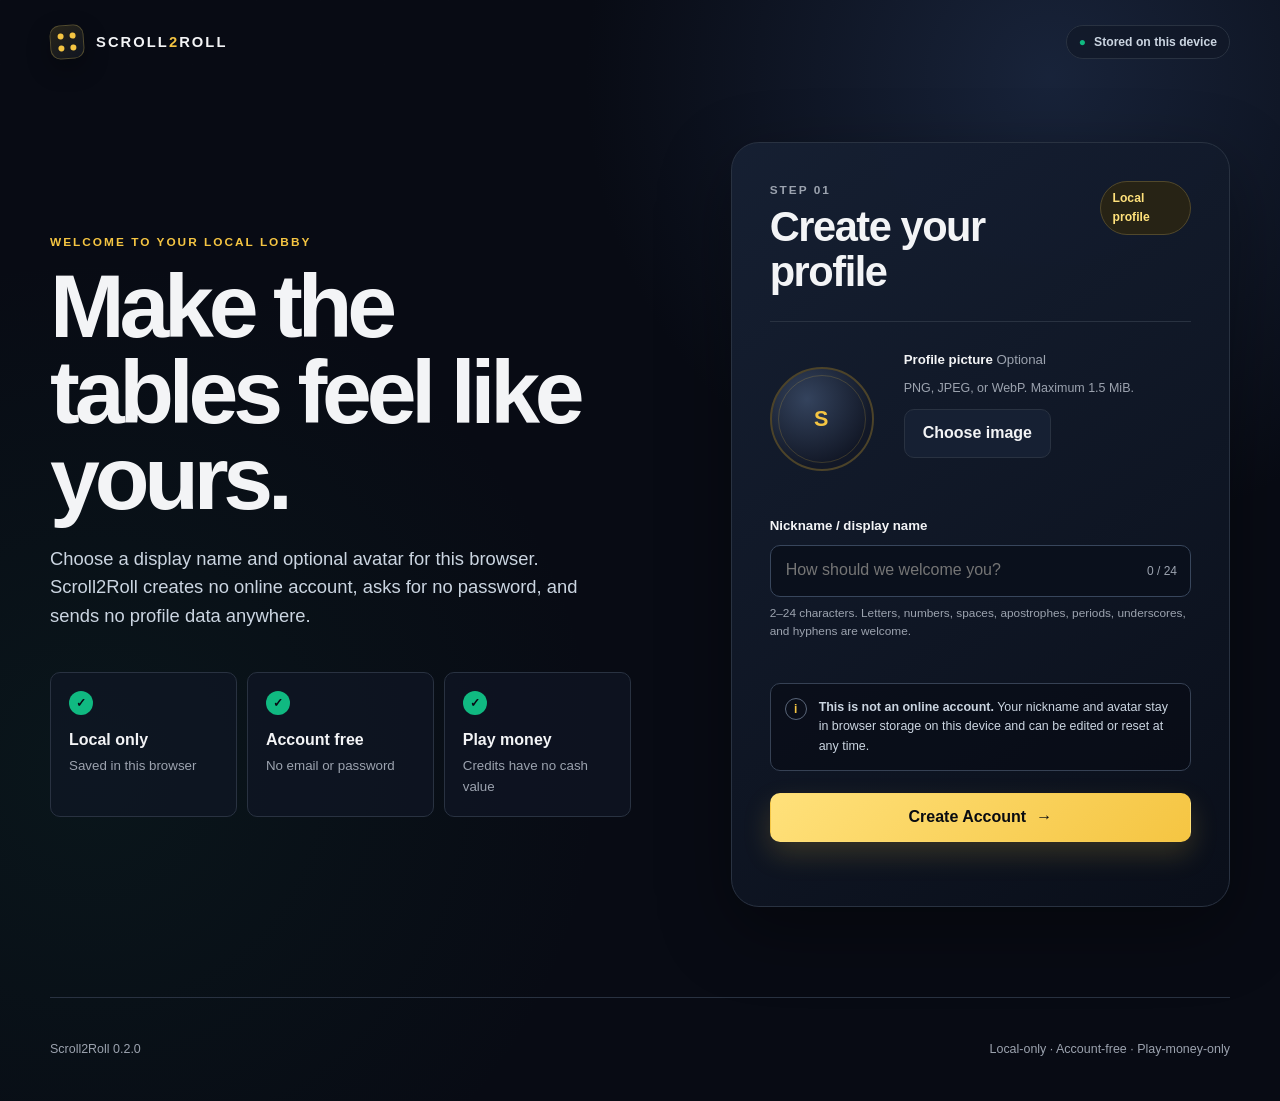
==== website/download.html @ 75ccdb90 "Redesign static website experience" ====
<!doctype html>
<html lang="en" data-page="download">
<head>
  <meta charset="utf-8">
  <meta name="viewport" content="width=device-width, initial-scale=1">
  <meta name="description" content="Download the verified local unsigned Scroll2Roll 0.2.0 Windows x64 archive and review its SHA-256, requirements, and installation steps.">
  <meta name="color-scheme" content="dark">
  <title>Download 0.2.0 for Windows | Scroll2Roll</title>
  <link rel="stylesheet" href="styles.css">
  <script src="app.js" defer></script>
</head>
<body>
  <a class="skip-link" href="#main-content">Skip to download</a>
  <header class="app-header">
    <div class="app-header-inner shell">
      <a class="brand" href="play.html" aria-label="Scroll2Roll Play"><span class="brand-mark" aria-hidden="true"><i></i><i></i></span><span>SCROLL<span>2</span>ROLL</span></a>
      <nav class="primary-nav" aria-label="Primary navigation"><a href="play.html">Play</a><a href="download.html" aria-current="page">Download</a></nav>
      <div class="header-profile">
        <div class="avatar-preview header-avatar" data-profile-avatar><img alt="Your profile picture" hidden><span aria-hidden="true">S2</span></div>
        <div><div class="profile-name" data-profile-name>Player</div><a class="profile-link" href="index.html?edit=1">Edit profile</a></div>
        <button class="reset-header" type="button" data-reset-profile aria-label="Reset local profile">Reset</button>
      </div>
    </div>
  </header>

  <main id="main-content" class="download-main shell">
    <section class="download-hero" aria-labelledby="download-title">
      <div>
        <p class="eyebrow">Verified local acceptance package</p>
        <h1 id="download-title">Scroll2Roll for Windows x64.</h1>
        <p class="download-summary">Download the complete native six-game casino. It runs locally, uses play credits with no monetary value, and requires no account or internet connection after download.</p>
        <div class="hero-actions"><span class="platform-badge">Windows x64</span><span class="platform-badge">Version 0.2.0</span><span class="platform-badge">Unsigned build</span></div>
      </div>

      <aside class="package-card" aria-labelledby="package-title">
        <div class="package-icon" aria-hidden="true">↓</div>
        <p class="eyebrow">Portable archive</p>
        <h2 id="package-title">Scroll2Roll 0.2.0</h2>
        <dl>
          <dt>Archive</dt><dd>Scroll2Roll-0.2.0-windows-x64.zip</dd>
          <dt>Size</dt><dd>1,733,465 bytes (1.65 MiB)</dd>
          <dt>Platform</dt><dd>Windows x64</dd>
          <dt>Signing</dt><dd>Local unsigned build</dd>
        </dl>
        <a class="button button-primary button-full" href="downloads/Scroll2Roll-0.2.0-windows-x64.zip" download>Download verified ZIP</a>
        <small>The archive is staged from the existing verified package. No public release or trusted signature is claimed.</small>
      </aside>
    </section>

    <div class="download-sections">
      <section class="info-section" aria-labelledby="verify-title">
        <p class="eyebrow">Integrity</p><h2 id="verify-title">Verify before you run it.</h2>
        <p>Compare the downloaded archive with this SHA-256 value:</p>
        <div class="hash-box"><code>901ad7600017eb227a7ddb755b56d65490cb978797228a6c3eba60e2089cda4b</code></div>
        <p>PowerShell: <code>Get-FileHash .\Scroll2Roll-0.2.0-windows-x64.zip -Algorithm SHA256</code></p>
      </section>

      <section id="installation" class="info-section" aria-labelledby="install-title">
        <p class="eyebrow">Installation</p><h2 id="install-title">From ZIP to lobby in four steps.</h2>
        <ol class="steps">
          <li>Download <strong>Scroll2Roll-0.2.0-windows-x64.zip</strong>.</li>
          <li>Verify the archive SHA-256 against the value above.</li>
          <li>Extract the complete ZIP to a writable local folder. Do not run the executable from inside the archive.</li>
          <li>Open the extracted folder and run <strong>Scroll2Roll.exe</strong>.</li>
        </ol>
      </section>

      <section class="info-section" aria-labelledby="requirements-title">
        <p class="eyebrow">System requirements</p><h2 id="requirements-title">Built for a modern Windows PC.</h2>
        <div class="requirements-grid">
          <div class="requirement"><strong>Operating system</strong><span>Windows 10 or newer, 64-bit</span></div>
          <div class="requirement"><strong>Graphics</strong><span>Driver with OpenGL 3.3 support</span></div>
          <div class="requirement"><strong>Controls</strong><span>Keyboard or mouse</span></div>
          <div class="requirement"><strong>Connection</strong><span>No internet required after download</span></div>
        </div>
      </section>

      <section class="info-section" aria-labelledby="unsigned-title">
        <p class="eyebrow">Unsigned-build disclosure</p><h2 id="unsigned-title">An unknown-publisher warning is expected.</h2>
        <div class="warning-box"><strong>Scroll2Roll 0.2.0 is not code signed.</strong><p>Windows may show an unknown-publisher or SmartScreen warning. This site does not claim a trusted certificate. Verify the SHA-256 and the included <code>SHA256SUMS.txt</code> before running the application.</p></div>
      </section>

      <section id="troubleshooting" class="info-section" aria-labelledby="troubleshooting-title">
        <p class="eyebrow">Troubleshooting</p><h2 id="troubleshooting-title">Quick fixes for common setup issues.</h2>
        <div class="troubleshooting-list">
          <details><summary>The application does not start</summary><p>Extract the complete ZIP to a writable local folder and run <code>Scroll2Roll.exe</code> from that folder, not from inside the ZIP.</p></details>
          <details><summary>Windows shows an unknown publisher</summary><p>This is expected for the unsigned 0.2.0 build. Verify the archive and included file hashes before choosing whether to run it.</p></details>
          <details><summary>Audio is unavailable</summary><p>The game continues silently if Windows cannot open an audio device. Audio can be disabled or adjusted in the native Settings screen.</p></details>
          <details><summary>I need to reset game settings</summary><p>Close Scroll2Roll, then remove <code>%LOCALAPPDATA%\Scroll2Roll\settings.s2r</code>. This resets only native local settings and play-credit progress.</p></details>
        </div>
      </section>

      <section class="info-section" aria-labelledby="privacy-title">
        <p class="eyebrow">Local by design</p><h2 id="privacy-title">No cloud account. No real-money services.</h2>
        <p>Scroll2Roll has no deposits, withdrawals, purchases, cryptocurrency, payments, analytics, trackers, cloud saves, or multiplayer networking. Website profile data stays in this browser; native settings stay on the Windows device.</p>
      </section>
    </div>
  </main>

  <footer class="site-footer shell"><span>Scroll2Roll 0.2.0 · Windows x64</span><span>Local-only · Account-free · Play-money-only</span></footer>
</body>
</html>
---- website/styles.css ----
:root {
  color-scheme: dark;
  --bg: #080b14;
  --bg-deep: #05070d;
  --panel: #111827;
  --panel-soft: #162033;
  --panel-hover: #1a2740;
  --gold: #f5c542;
  --gold-soft: #ffe17b;
  --green: #10b981;
  --red: #ef4444;
  --text: #f3f4f6;
  --muted: #9ca3af;
  --muted-light: #cbd5e1;
  --border: #293241;
  --focus: #7dd3fc;
  --radius-sm: 10px;
  --radius: 18px;
  --radius-lg: 28px;
  --shadow: 0 24px 70px rgba(0, 0, 0, .36);
  --shell: 1180px;
  --ease: 180ms ease;
}

* { box-sizing: border-box; }
[hidden] { display: none !important; }
html { scroll-behavior: smooth; }
body {
  min-height: 100vh;
  margin: 0;
  color: var(--text);
  background:
    radial-gradient(circle at 82% 7%, rgba(34, 50, 81, .62), transparent 29rem),
    radial-gradient(circle at 7% 70%, rgba(22, 101, 78, .12), transparent 32rem),
    var(--bg);
  font-family: Inter, "Segoe UI", Arial, sans-serif;
  line-height: 1.55;
}
body::before {
  position: fixed;
  inset: 0;
  z-index: -1;
  content: "";
  opacity: .16;
  pointer-events: none;
  background-image: linear-gradient(rgba(255,255,255,.028) 1px, transparent 1px), linear-gradient(90deg, rgba(255,255,255,.028) 1px, transparent 1px);
  background-size: 64px 64px;
  mask-image: linear-gradient(to bottom, black, transparent 88%);
}

button, input { font: inherit; }
button, a { -webkit-tap-highlight-color: transparent; }
a { color: inherit; }
img, svg { display: block; max-width: 100%; }
code { color: var(--gold-soft); overflow-wrap: anywhere; }

.shell { width: min(var(--shell), calc(100% - 40px)); margin-inline: auto; }
.skip-link { position: fixed; top: 10px; left: 10px; z-index: 100; padding: 10px 14px; color: var(--bg); background: var(--focus); transform: translateY(-160%); }
.skip-link:focus { transform: translateY(0); }
:focus-visible { outline: 3px solid var(--focus); outline-offset: 3px; }

.site-header { min-height: 84px; display: flex; align-items: center; justify-content: space-between; gap: 24px; }
.brand { display: inline-flex; align-items: center; gap: 12px; font-size: .92rem; font-weight: 900; letter-spacing: .14em; text-decoration: none; }
.brand > span:last-child span { color: var(--gold); }
.brand-mark { width: 34px; height: 34px; display: grid; place-items: center; position: relative; border: 1px solid #534c2f; border-radius: 10px; background: linear-gradient(145deg, #282519, #101521); transform: rotate(-4deg); box-shadow: 0 9px 24px rgba(0,0,0,.32); }
.brand-mark::before, .brand-mark::after, .brand-mark i { position: absolute; width: 6px; height: 6px; content: ""; border-radius: 50%; background: var(--gold); }
.brand-mark::before { left: 7px; top: 7px; }
.brand-mark::after { right: 7px; bottom: 7px; }
.brand-mark i:first-child { right: 7px; top: 7px; }
.brand-mark i:last-child { left: 7px; bottom: 7px; }

.privacy-chip, .local-badge, .status-badge, .platform-badge { display: inline-flex; align-items: center; gap: 8px; border: 1px solid var(--border); border-radius: 999px; padding: 7px 12px; color: var(--muted-light); background: rgba(17,24,39,.72); font-size: .76rem; font-weight: 750; }
.privacy-chip span { color: var(--green); font-size: .75rem; }

.profile-shell { min-height: calc(100vh - 188px); display: grid; grid-template-columns: 1fr .86fr; align-items: center; gap: clamp(42px, 8vw, 100px); padding-block: 58px 90px; }
.profile-intro { max-width: 620px; }
.eyebrow, .step-label { margin: 0 0 12px; color: var(--gold); font-size: .74rem; font-weight: 850; letter-spacing: .17em; text-transform: uppercase; }
h1, h2, h3, p { margin-top: 0; }
h1 { margin-bottom: 24px; font-size: clamp(3.1rem, 7vw, 6.2rem); line-height: .96; letter-spacing: -.058em; }
h2 { margin-bottom: 12px; font-size: clamp(1.8rem, 4vw, 2.6rem); line-height: 1.08; letter-spacing: -.035em; }
h3 { margin-bottom: 8px; line-height: 1.2; }
.lede { color: var(--muted-light); font-size: clamp(1rem, 2vw, 1.15rem); }
.trust-list { display: grid; grid-template-columns: repeat(3, 1fr); gap: 10px; margin: 42px 0 0; padding: 0; list-style: none; }
.trust-list li { min-height: 112px; padding: 18px; border: 1px solid var(--border); border-radius: var(--radius-sm); background: rgba(17,24,39,.62); }
.trust-list li > span { display: grid; width: 24px; height: 24px; margin-bottom: 13px; place-items: center; border-radius: 50%; color: var(--bg); background: var(--green); font-size: .78rem; font-weight: 900; }
.trust-list strong, .trust-list small { display: block; }
.trust-list small { margin-top: 3px; color: var(--muted); }

.profile-card { padding: clamp(24px, 4vw, 38px); border: 1px solid var(--border); border-radius: var(--radius-lg); background: linear-gradient(145deg, rgba(22,32,51,.98), rgba(10,15,26,.98)); box-shadow: var(--shadow); }
.profile-card-heading { display: flex; align-items: flex-start; justify-content: space-between; gap: 20px; padding-bottom: 26px; border-bottom: 1px solid var(--border); }
.profile-card-heading h2 { margin: 0; }
.step-label { color: var(--muted); margin-bottom: 6px; }
.local-badge { color: var(--gold-soft); border-color: #51482b; background: #272315; }
.avatar-editor { display: grid; grid-template-columns: 112px 1fr; gap: 22px; align-items: center; padding-block: 28px; }
.avatar-preview { position: relative; overflow: hidden; display: grid; flex: 0 0 auto; place-items: center; border: 2px solid #4c4329; border-radius: 50%; color: var(--gold); background: radial-gradient(circle at 35% 30%, #34435d, #121827 70%); font-weight: 900; letter-spacing: .04em; }
.avatar-preview::after { position: absolute; inset: 6px; content: ""; border: 1px solid rgba(245,197,66,.18); border-radius: inherit; pointer-events: none; }
.avatar-preview img { width: 100%; height: 100%; object-fit: cover; }
.avatar-preview-large { width: 104px; height: 104px; font-size: 1.35rem; }
.avatar-copy p { margin: 5px 0 11px; color: var(--muted); font-size: .78rem; }
.field-label { display: block; margin-bottom: 8px; color: var(--text); font-size: .83rem; font-weight: 800; }
.field-label span { color: var(--muted); font-weight: 500; }
.avatar-actions { display: flex; align-items: center; gap: 14px; }
#avatar-input { position: absolute; width: 1px; height: 1px; overflow: hidden; clip: rect(0 0 0 0); clip-path: inset(50%); white-space: nowrap; }
.file-button { cursor: pointer; }
.field-group { margin-bottom: 22px; }
.input-wrap { position: relative; }
.input-wrap input { width: 100%; min-height: 52px; padding: 12px 86px 12px 15px; border: 1px solid #38465c; border-radius: var(--radius-sm); color: var(--text); background: #0a101c; transition: border-color var(--ease), box-shadow var(--ease); }
.input-wrap input:hover { border-color: #566782; }
.input-wrap input:focus { border-color: var(--focus); box-shadow: 0 0 0 3px rgba(125,211,252,.12); outline: none; }
.input-wrap input[aria-invalid="true"] { border-color: var(--red); }
.input-wrap span { position: absolute; right: 14px; top: 50%; color: var(--muted); font-size: .75rem; transform: translateY(-50%); }
.field-hint, .field-message { margin: 7px 0 0; font-size: .74rem; }
.field-hint { color: var(--muted); }
.field-message { min-height: 1.15em; color: #fca5a5; }
.profile-note { display: flex; gap: 12px; margin: 22px 0; padding: 14px; border: 1px solid #364154; border-radius: var(--radius-sm); background: rgba(8,11,20,.62); }
.profile-note p { margin: 0; color: var(--muted-light); font-size: .78rem; }
.note-icon { display: grid; width: 22px; height: 22px; flex: 0 0 auto; place-items: center; border: 1px solid #596579; border-radius: 50%; color: var(--gold); font-size: .75rem; font-weight: 900; }

.button { min-height: 46px; display: inline-flex; align-items: center; justify-content: center; gap: 10px; padding: 11px 18px; border: 1px solid transparent; border-radius: var(--radius-sm); font-weight: 850; text-decoration: none; cursor: pointer; transition: transform var(--ease), border-color var(--ease), background var(--ease); }
.button:hover { transform: translateY(-2px); }
.button-primary { color: #090b11; background: linear-gradient(135deg, var(--gold-soft), var(--gold)); box-shadow: 0 12px 28px rgba(245,197,66,.18); }
.button-secondary { color: var(--text); border-color: var(--border); background: var(--panel-soft); }
.button-quiet { color: var(--muted-light); border-color: var(--border); background: transparent; }
.button-full { width: 100%; }
.button-full + .button-full { margin-top: 10px; }
.text-button { padding: 3px 0; border: 0; color: var(--gold-soft); background: transparent; cursor: pointer; font-weight: 750; }
.danger-text { color: #fca5a5; }
.reset-profile { display: block; margin: 15px auto 0; color: var(--muted); font-size: .78rem; }
.form-status { min-height: 1.3em; margin: 10px 0 0; color: var(--green); text-align: center; font-size: .78rem; }
.noscript { margin: 15px 0 0; padding: 12px; color: #fecaca; border: 1px solid #7f1d1d; }

.site-footer { min-height: 104px; display: flex; align-items: center; justify-content: space-between; gap: 20px; border-top: 1px solid var(--border); color: var(--muted); font-size: .78rem; }

/* Authenticated shell */
.app-header { position: sticky; top: 0; z-index: 20; width: 100%; border-bottom: 1px solid rgba(41,50,65,.82); background: rgba(8,11,20,.91); backdrop-filter: blur(18px); }
.app-header-inner { min-height: 76px; display: flex; align-items: center; gap: 38px; }
.primary-nav { display: flex; align-items: center; gap: 8px; margin-left: auto; }
.primary-nav a { padding: 9px 13px; border-radius: 8px; color: var(--muted-light); text-decoration: none; font-size: .88rem; font-weight: 750; }
.primary-nav a:hover, .primary-nav a[aria-current="page"] { color: var(--text); background: var(--panel-soft); }
.primary-nav a[aria-current="page"] { box-shadow: inset 0 -2px var(--gold); }
.header-profile { display: flex; align-items: center; gap: 10px; padding-left: 18px; border-left: 1px solid var(--border); }
.header-avatar { width: 38px; height: 38px; font-size: .68rem; }
.profile-name { max-width: 140px; overflow: hidden; color: var(--text); font-size: .84rem; font-weight: 800; text-overflow: ellipsis; white-space: nowrap; }
.profile-link { color: var(--muted); font-size: .7rem; text-decoration: none; }
.profile-link:hover { color: var(--gold); }
.reset-header { padding: 7px 10px; border: 1px solid transparent; border-radius: 8px; color: var(--muted); background: transparent; cursor: pointer; }
.reset-header:hover { color: #fecaca; border-color: #7f1d1d; }

.catalog-main { padding-bottom: 80px; }
.catalog-hero { min-height: 390px; display: grid; grid-template-columns: 1.15fr .85fr; align-items: center; gap: 54px; padding-block: 72px 54px; }
.catalog-hero h1 { max-width: 770px; font-size: clamp(3rem, 7vw, 5.7rem); }
.hero-actions { display: flex; flex-wrap: wrap; gap: 12px; margin-top: 28px; }
.hero-disclosure { display: flex; gap: 12px; align-items: flex-start; margin-top: 18px; color: var(--muted); font-size: .78rem; }
.hero-disclosure span { color: var(--green); }
.hero-panel { min-height: 290px; position: relative; overflow: hidden; padding: 28px; border: 1px solid var(--border); border-radius: var(--radius-lg); background: linear-gradient(145deg, #182238, #0a0f1b); box-shadow: var(--shadow); }
.hero-panel::before { position: absolute; width: 220px; height: 220px; right: -40px; top: -60px; content: ""; border: 36px solid rgba(245,197,66,.16); border-radius: 50%; box-shadow: 0 0 80px rgba(245,197,66,.1); }
.hero-panel::after { position: absolute; width: 76px; height: 108px; right: 96px; top: 92px; content: "S2R"; display: grid; place-items: center; border: 2px solid #5b5030; border-radius: 9px; color: var(--gold); background: #222b3b; font-weight: 900; transform: rotate(12deg); }
.hero-stat { position: relative; z-index: 2; margin-bottom: 38px; }
.hero-stat strong { display: block; color: var(--gold); font-size: 3.6rem; line-height: 1; }
.hero-stat span { color: var(--muted); font-size: .8rem; letter-spacing: .13em; text-transform: uppercase; }
.hero-panel-copy { position: relative; z-index: 2; max-width: 230px; color: var(--muted-light); }

.section-heading { display: flex; justify-content: space-between; gap: 28px; align-items: end; margin-bottom: 24px; }
.section-heading h2 { margin-bottom: 0; }
.section-heading p { max-width: 560px; margin-bottom: 4px; color: var(--muted); }
.game-grid { display: grid; grid-template-columns: repeat(2, 1fr); gap: 18px; }
.game-card { min-height: 280px; display: grid; grid-template-columns: 43% 57%; overflow: hidden; border: 1px solid var(--border); border-radius: var(--radius); background: linear-gradient(145deg, rgba(22,32,51,.96), rgba(11,16,28,.98)); box-shadow: 0 14px 34px rgba(0,0,0,.2); transition: transform var(--ease), border-color var(--ease); }
.game-card:hover { border-color: #4c5b73; transform: translateY(-3px); }
.game-art { min-height: 100%; position: relative; overflow: hidden; display: grid; place-items: center; border-right: 1px solid var(--border); background: radial-gradient(circle at 50% 40%, var(--art-glow), transparent 67%), linear-gradient(145deg, var(--art-a), var(--art-b)); }
.game-art::after { position: absolute; inset: 0; content: ""; opacity: .2; background-image: linear-gradient(135deg, transparent 48%, rgba(255,255,255,.08) 50%, transparent 52%); background-size: 22px 22px; }
.game-art svg { width: 82%; position: relative; z-index: 1; filter: drop-shadow(0 18px 18px rgba(0,0,0,.35)); }
.art-blackjack { --art-a:#312517; --art-b:#0d1320; --art-glow:rgba(245,197,66,.31); }
.art-roulette { --art-a:#24151b; --art-b:#0d1320; --art-glow:rgba(239,68,68,.23); }
.art-plinko { --art-a:#102637; --art-b:#0c1320; --art-glow:rgba(125,211,252,.23); }
.art-coop { --art-a:#263018; --art-b:#0d1420; --art-glow:rgba(245,197,66,.2); }
.art-crossing { --art-a:#111d39; --art-b:#080e19; --art-glow:rgba(59,130,246,.24); }
.art-holdem { --art-a:#10291f; --art-b:#0a1313; --art-glow:rgba(16,185,129,.23); }
.game-content { display: flex; flex-direction: column; padding: 24px; }
.game-meta { display: flex; justify-content: space-between; gap: 12px; color: var(--muted); font-size: .68rem; font-weight: 800; letter-spacing: .1em; text-transform: uppercase; }
.status-badge { padding: 4px 8px; color: #a7f3d0; border-color: #175843; background: #0c2b23; letter-spacing: normal; text-transform: none; }
.game-content h3 { margin: 20px 0 9px; font-size: clamp(1.4rem, 3vw, 1.8rem); }
.game-content p { color: var(--muted-light); font-size: .86rem; }
.game-action { margin-top: auto; display: inline-flex; align-items: center; gap: 8px; color: var(--gold); font-size: .82rem; font-weight: 850; text-decoration: none; }
.game-action:hover { color: var(--gold-soft); }

.catalog-callout { margin-top: 26px; display: grid; grid-template-columns: 1fr auto; align-items: center; gap: 28px; padding: 26px; border: 1px solid #3b482d; border-radius: var(--radius); background: linear-gradient(100deg, #211f16, #101722); }
.catalog-callout p { margin: 4px 0 0; color: var(--muted-light); }

/* Download */
.download-main { padding: 64px 0 90px; }
.download-hero { display: grid; grid-template-columns: 1fr 390px; gap: 54px; align-items: start; }
.download-hero h1 { max-width: 760px; font-size: clamp(3rem, 7vw, 5.4rem); }
.download-summary { max-width: 680px; color: var(--muted-light); font-size: 1.05rem; }
.package-card { position: sticky; top: 104px; padding: 28px; border: 1px solid #51482b; border-radius: var(--radius-lg); background: linear-gradient(145deg, #211f16, #101722); box-shadow: var(--shadow); }
.package-icon { width: 60px; height: 60px; display: grid; margin-bottom: 26px; place-items: center; border: 1px solid #65592f; border-radius: 16px; color: var(--gold); background: #2c2818; font-size: 1.6rem; font-weight: 900; }
.package-card h2 { font-size: 1.65rem; }
.package-card dl { display: grid; grid-template-columns: 96px 1fr; gap: 9px 14px; margin: 22px 0; font-size: .8rem; }
.package-card dt { color: var(--muted); }
.package-card dd { margin: 0; color: var(--muted-light); overflow-wrap: anywhere; }
.package-card .button { margin-top: 8px; }
.package-card small { display: block; margin-top: 12px; color: var(--muted); }
.download-sections { max-width: 760px; margin-top: 70px; }
.info-section { padding: 38px 0; border-top: 1px solid var(--border); }
.info-section h2 { font-size: clamp(1.8rem, 4vw, 2.45rem); }
.steps { display: grid; gap: 12px; padding: 0; list-style: none; counter-reset: install; }
.steps li { position: relative; min-height: 68px; padding: 13px 16px 13px 66px; border: 1px solid var(--border); border-radius: var(--radius-sm); color: var(--muted-light); background: rgba(17,24,39,.64); counter-increment: install; }
.steps li::before { position: absolute; left: 16px; top: 14px; width: 36px; height: 36px; display: grid; content: counter(install, decimal-leading-zero); place-items: center; border-radius: 50%; color: var(--bg); background: var(--gold); font-size: .75rem; font-weight: 900; }
.requirements-grid { display: grid; grid-template-columns: repeat(2, 1fr); gap: 12px; }
.requirement { padding: 18px; border: 1px solid var(--border); border-radius: var(--radius-sm); background: var(--panel); }
.requirement strong, .requirement span { display: block; }
.requirement span { margin-top: 4px; color: var(--muted); font-size: .8rem; }
.warning-box { padding: 20px; border: 1px solid #7c4b24; border-radius: var(--radius-sm); background: rgba(95,53,22,.22); }
.warning-box strong { color: #fed7aa; }
.warning-box p { margin: 8px 0 0; color: var(--muted-light); }
.hash-box { padding: 16px; border: 1px solid var(--border); border-radius: var(--radius-sm); background: #070b13; }
.hash-box code { display: block; font-size: .78rem; word-break: break-all; }
.troubleshooting-list { display: grid; gap: 10px; padding: 0; list-style: none; }
.troubleshooting-list details { border: 1px solid var(--border); border-radius: var(--radius-sm); background: var(--panel); }
.troubleshooting-list summary { padding: 15px 17px; cursor: pointer; font-weight: 800; }
.troubleshooting-list p { padding: 0 17px 17px; margin: 0; color: var(--muted-light); }

@media (max-width: 960px) {
  .profile-shell, .catalog-hero, .download-hero { grid-template-columns: 1fr; }
  .profile-intro { max-width: 760px; }
  .profile-shell { padding-top: 34px; }
  .trust-list { max-width: 650px; }
  .hero-panel { display: none; }
  .download-hero { gap: 22px; }
  .package-card { position: static; grid-row: 2; }
  .download-sections { margin-top: 46px; }
}

@media (max-width: 760px) {
  .shell { width: min(100% - 28px, var(--shell)); }
  .site-header { min-height: 72px; }
  .privacy-chip { display: none; }
  .app-header-inner { min-height: 70px; gap: 12px; flex-wrap: wrap; padding-block: 10px; }
  .app-header .brand { flex: 1; }
  .primary-nav { order: 3; width: 100%; }
  .primary-nav a { flex: 1; text-align: center; }
  .header-profile { border-left: 0; padding-left: 0; }
  .profile-name, .profile-link, .reset-header { display: none; }
  .profile-shell { min-height: auto; }
  .trust-list { grid-template-columns: 1fr; }
  .trust-list li { min-height: 0; display: grid; grid-template-columns: 28px 1fr; column-gap: 10px; }
  .trust-list li > span { grid-row: 1 / 3; margin: 0; }
  .avatar-editor { grid-template-columns: 82px 1fr; }
  .avatar-preview-large { width: 78px; height: 78px; }
  .profile-card-heading { display: block; }
  .local-badge { margin-top: 10px; }
  .site-footer { display: block; padding: 26px 0; }
  .site-footer span { display: block; margin: 4px 0; }
  .catalog-hero { min-height: auto; padding-block: 48px 34px; }
  .section-heading { display: block; }
  .game-grid { grid-template-columns: 1fr; }
  .game-card { grid-template-columns: 38% 62%; min-height: 260px; }
  .catalog-callout { grid-template-columns: 1fr; }
  .requirements-grid { grid-template-columns: 1fr; }
}

@media (max-width: 520px) {
  h1 { font-size: 2.85rem; }
  .avatar-editor { align-items: start; }
  .avatar-actions { align-items: flex-start; flex-direction: column; gap: 6px; }
  .game-card { grid-template-columns: 1fr; }
  .game-art { min-height: 180px; border-right: 0; border-bottom: 1px solid var(--border); }
  .game-art svg { width: 62%; }
  .package-card { padding: 22px; }
}

@media (prefers-reduced-motion: reduce) {
  *, *::before, *::after { scroll-behavior: auto !important; transition-duration: .01ms !important; animation-duration: .01ms !important; animation-iteration-count: 1 !important; }
}
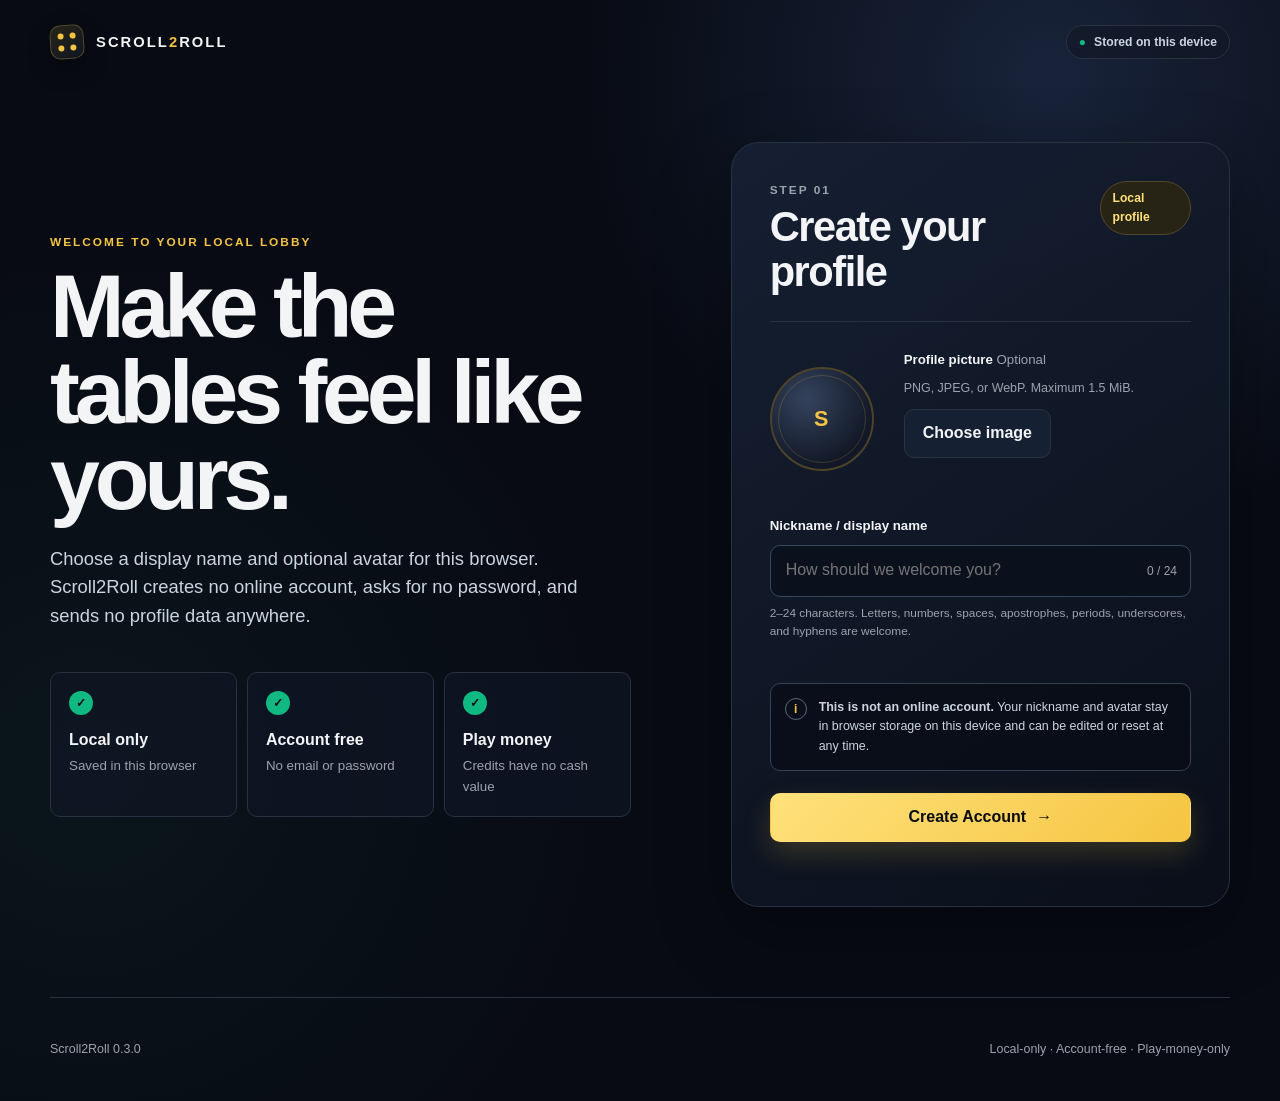
==== commit 1cf7b1f8: "Complete Scroll2Roll 0.3.0 local acceptance" ====
--- a/website/download.html
+++ b/website/download.html
@@ -3,9 +3,9 @@
 <head>
   <meta charset="utf-8">
   <meta name="viewport" content="width=device-width, initial-scale=1">
-  <meta name="description" content="Download the verified local unsigned Scroll2Roll 0.2.0 Windows x64 archive and review its SHA-256, requirements, and installation steps.">
+  <meta name="description" content="Download the verified local unsigned Scroll2Roll 0.3.0 Windows x64 archive and review its SHA-256, requirements, and installation steps.">
   <meta name="color-scheme" content="dark">
-  <title>Download 0.2.0 for Windows | Scroll2Roll</title>
+  <title>Download 0.3.0 for Windows | Scroll2Roll</title>
   <link rel="stylesheet" href="styles.css">
   <script src="app.js" defer></script>
 </head>
@@ -28,22 +28,22 @@
       <div>
         <p class="eyebrow">Verified local acceptance package</p>
         <h1 id="download-title">Scroll2Roll for Windows x64.</h1>
-        <p class="download-summary">Download the complete native six-game casino. It runs locally, uses play credits with no monetary value, and requires no account or internet connection after download.</p>
-        <div class="hero-actions"><span class="platform-badge">Windows x64</span><span class="platform-badge">Version 0.2.0</span><span class="platform-badge">Unsigned build</span></div>
+        <p class="download-summary">Download the complete native eleven-game casino. It runs locally, uses play credits with no monetary value, and requires no account or internet connection after download.</p>
+        <div class="hero-actions"><span class="platform-badge">Windows x64</span><span class="platform-badge">Version 0.3.0</span><span class="platform-badge">Unsigned build</span></div>
       </div>
 
       <aside class="package-card" aria-labelledby="package-title">
         <div class="package-icon" aria-hidden="true">↓</div>
         <p class="eyebrow">Portable archive</p>
-        <h2 id="package-title">Scroll2Roll 0.2.0</h2>
+        <h2 id="package-title">Scroll2Roll 0.3.0</h2>
         <dl>
-          <dt>Archive</dt><dd>Scroll2Roll-0.2.0-windows-x64.zip</dd>
-          <dt>Size</dt><dd>1,733,465 bytes (1.65 MiB)</dd>
+          <dt>Archive</dt><dd>Scroll2Roll-0.3.0-windows-x64.zip</dd>
+          <dt>Size</dt><dd>1,919,372 bytes (1.83 MiB)</dd>
           <dt>Platform</dt><dd>Windows x64</dd>
           <dt>Signing</dt><dd>Local unsigned build</dd>
         </dl>
-        <a class="button button-primary button-full" href="downloads/Scroll2Roll-0.2.0-windows-x64.zip" download>Download verified ZIP</a>
-        <small>The archive is staged from the existing verified package. No public release or trusted signature is claimed.</small>
+        <a class="button button-primary button-full" href="downloads/Scroll2Roll-0.3.0-windows-x64.zip" download>Download verified ZIP</a>
+        <small>The archive is staged from the locally verified package. No public release or trusted signature is claimed.</small>
       </aside>
     </section>
 
@@ -51,14 +51,14 @@
       <section class="info-section" aria-labelledby="verify-title">
         <p class="eyebrow">Integrity</p><h2 id="verify-title">Verify before you run it.</h2>
         <p>Compare the downloaded archive with this SHA-256 value:</p>
-        <div class="hash-box"><code>901ad7600017eb227a7ddb755b56d65490cb978797228a6c3eba60e2089cda4b</code></div>
-        <p>PowerShell: <code>Get-FileHash .\Scroll2Roll-0.2.0-windows-x64.zip -Algorithm SHA256</code></p>
+        <div class="hash-box"><code>fd2b4ec31734dcb6e51707c862a439966e5771cbda136dcd4f6b09726082688b</code></div>
+        <p>PowerShell: <code>Get-FileHash .\Scroll2Roll-0.3.0-windows-x64.zip -Algorithm SHA256</code></p>
       </section>
 
       <section id="installation" class="info-section" aria-labelledby="install-title">
         <p class="eyebrow">Installation</p><h2 id="install-title">From ZIP to lobby in four steps.</h2>
         <ol class="steps">
-          <li>Download <strong>Scroll2Roll-0.2.0-windows-x64.zip</strong>.</li>
+          <li>Download <strong>Scroll2Roll-0.3.0-windows-x64.zip</strong>.</li>
           <li>Verify the archive SHA-256 against the value above.</li>
           <li>Extract the complete ZIP to a writable local folder. Do not run the executable from inside the archive.</li>
           <li>Open the extracted folder and run <strong>Scroll2Roll.exe</strong>.</li>
@@ -77,14 +77,14 @@
 
       <section class="info-section" aria-labelledby="unsigned-title">
         <p class="eyebrow">Unsigned-build disclosure</p><h2 id="unsigned-title">An unknown-publisher warning is expected.</h2>
-        <div class="warning-box"><strong>Scroll2Roll 0.2.0 is not code signed.</strong><p>Windows may show an unknown-publisher or SmartScreen warning. This site does not claim a trusted certificate. Verify the SHA-256 and the included <code>SHA256SUMS.txt</code> before running the application.</p></div>
+        <div class="warning-box"><strong>Scroll2Roll 0.3.0 is not code signed.</strong><p>Windows may show an unknown-publisher or SmartScreen warning. This site does not claim a trusted certificate. Verify the SHA-256 and the included <code>SHA256SUMS.txt</code> before running the application.</p></div>
       </section>
 
       <section id="troubleshooting" class="info-section" aria-labelledby="troubleshooting-title">
         <p class="eyebrow">Troubleshooting</p><h2 id="troubleshooting-title">Quick fixes for common setup issues.</h2>
         <div class="troubleshooting-list">
           <details><summary>The application does not start</summary><p>Extract the complete ZIP to a writable local folder and run <code>Scroll2Roll.exe</code> from that folder, not from inside the ZIP.</p></details>
-          <details><summary>Windows shows an unknown publisher</summary><p>This is expected for the unsigned 0.2.0 build. Verify the archive and included file hashes before choosing whether to run it.</p></details>
+          <details><summary>Windows shows an unknown publisher</summary><p>This is expected for the unsigned 0.3.0 build. Verify the archive and included file hashes before choosing whether to run it.</p></details>
           <details><summary>Audio is unavailable</summary><p>The game continues silently if Windows cannot open an audio device. Audio can be disabled or adjusted in the native Settings screen.</p></details>
           <details><summary>I need to reset game settings</summary><p>Close Scroll2Roll, then remove <code>%LOCALAPPDATA%\Scroll2Roll\settings.s2r</code>. This resets only native local settings and play-credit progress.</p></details>
         </div>
@@ -97,6 +97,6 @@
     </div>
   </main>
 
-  <footer class="site-footer shell"><span>Scroll2Roll 0.2.0 · Windows x64</span><span>Local-only · Account-free · Play-money-only</span></footer>
+  <footer class="site-footer shell"><span>Scroll2Roll 0.3.0 · Windows x64</span><span>Local-only · Account-free · Play-money-only</span></footer>
 </body>
 </html>
--- a/website/styles.css
+++ b/website/styles.css
@@ -175,6 +175,11 @@
 .art-coop { --art-a:#263018; --art-b:#0d1420; --art-glow:rgba(245,197,66,.2); }
 .art-crossing { --art-a:#111d39; --art-b:#080e19; --art-glow:rgba(59,130,246,.24); }
 .art-holdem { --art-a:#10291f; --art-b:#0a1313; --art-glow:rgba(16,185,129,.23); }
+.art-mines { --art-a:#10273a; --art-b:#0a111e; --art-glow:rgba(16,185,129,.25); }
+.art-dice { --art-a:#112742; --art-b:#090f1c; --art-glow:rgba(125,211,252,.26); }
+.art-hilo { --art-a:#2a1d2c; --art-b:#0c111c; --art-glow:rgba(239,68,68,.18); }
+.art-crash { --art-a:#102820; --art-b:#090f18; --art-glow:rgba(16,185,129,.25); }
+.art-slots { --art-a:#302318; --art-b:#0c101a; --art-glow:rgba(245,197,66,.28); }
 .game-content { display: flex; flex-direction: column; padding: 24px; }
 .game-meta { display: flex; justify-content: space-between; gap: 12px; color: var(--muted); font-size: .68rem; font-weight: 800; letter-spacing: .1em; text-transform: uppercase; }
 .status-badge { padding: 4px 8px; color: #a7f3d0; border-color: #175843; background: #0c2b23; letter-spacing: normal; text-transform: none; }
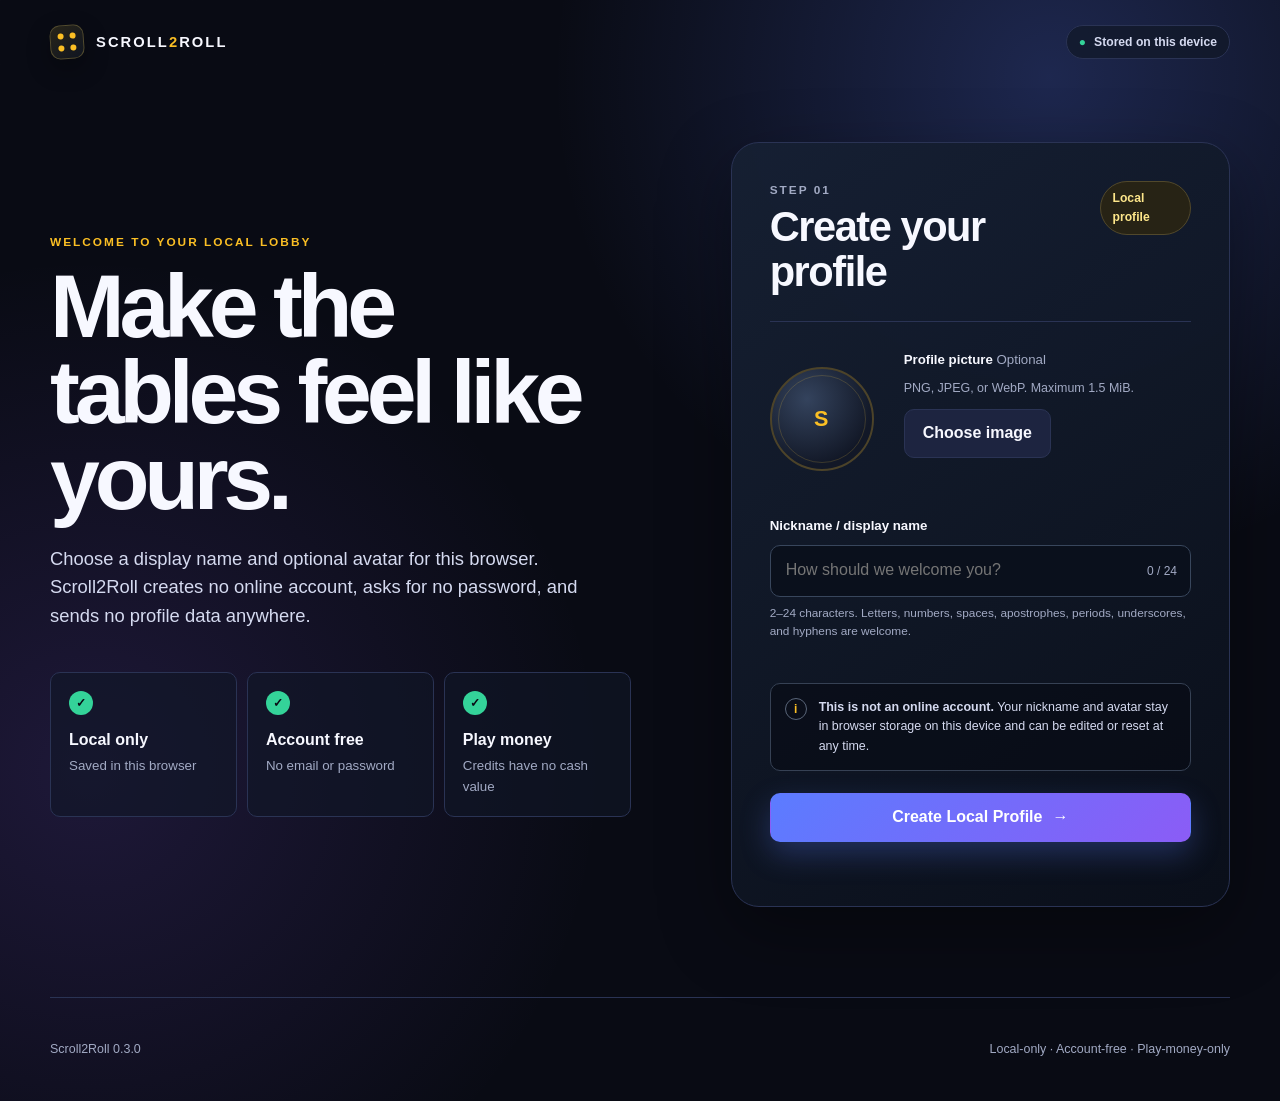
==== commit 851308f9: "Align website and asset-bearing package" ====
--- a/website/download.html
+++ b/website/download.html
@@ -38,7 +38,7 @@
         <h2 id="package-title">Scroll2Roll 0.3.0</h2>
         <dl>
           <dt>Archive</dt><dd>Scroll2Roll-0.3.0-windows-x64.zip</dd>
-          <dt>Size</dt><dd>1,919,372 bytes (1.83 MiB)</dd>
+          <dt>Size</dt><dd>6,963,264 bytes (6.64 MiB)</dd>
           <dt>Platform</dt><dd>Windows x64</dd>
           <dt>Signing</dt><dd>Local unsigned build</dd>
         </dl>
@@ -51,7 +51,7 @@
       <section class="info-section" aria-labelledby="verify-title">
         <p class="eyebrow">Integrity</p><h2 id="verify-title">Verify before you run it.</h2>
         <p>Compare the downloaded archive with this SHA-256 value:</p>
-        <div class="hash-box"><code>fd2b4ec31734dcb6e51707c862a439966e5771cbda136dcd4f6b09726082688b</code></div>
+        <div class="hash-box"><code>83b4e94c24c196782cb04f209193303a6bd602a8a3e7b2b3a8e99548ec02d597</code></div>
         <p>PowerShell: <code>Get-FileHash .\Scroll2Roll-0.3.0-windows-x64.zip -Algorithm SHA256</code></p>
       </section>
 
--- a/website/styles.css
+++ b/website/styles.css
@@ -1,19 +1,22 @@
 :root {
   color-scheme: dark;
-  --bg: #080b14;
-  --bg-deep: #05070d;
-  --panel: #111827;
-  --panel-soft: #162033;
-  --panel-hover: #1a2740;
-  --gold: #f5c542;
-  --gold-soft: #ffe17b;
-  --green: #10b981;
-  --red: #ef4444;
-  --text: #f3f4f6;
-  --muted: #9ca3af;
-  --muted-light: #cbd5e1;
-  --border: #293241;
-  --focus: #7dd3fc;
+  --bg: #090b14;
+  --bg-deep: #050711;
+  --panel: #151a2d;
+  --panel-soft: #1d2440;
+  --panel-hover: #252f52;
+  --blue: #5b7cff;
+  --violet: #8b5cf6;
+  --cyan: #22d3ee;
+  --gold: #fbbf24;
+  --gold-soft: #fde68a;
+  --green: #34d399;
+  --red: #fb7185;
+  --text: #f7f8ff;
+  --muted: #a2aac4;
+  --muted-light: #d5daf0;
+  --border: #2a3354;
+  --focus: #22d3ee;
   --radius-sm: 10px;
   --radius: 18px;
   --radius-lg: 28px;
@@ -30,8 +33,8 @@
   margin: 0;
   color: var(--text);
   background:
-    radial-gradient(circle at 82% 7%, rgba(34, 50, 81, .62), transparent 29rem),
-    radial-gradient(circle at 7% 70%, rgba(22, 101, 78, .12), transparent 32rem),
+    radial-gradient(circle at 82% 7%, rgba(91, 124, 255, .25), transparent 31rem),
+    radial-gradient(circle at 7% 70%, rgba(139, 92, 246, .16), transparent 32rem),
     var(--bg);
   font-family: Inter, "Segoe UI", Arial, sans-serif;
   line-height: 1.55;
@@ -118,7 +121,7 @@
 
 .button { min-height: 46px; display: inline-flex; align-items: center; justify-content: center; gap: 10px; padding: 11px 18px; border: 1px solid transparent; border-radius: var(--radius-sm); font-weight: 850; text-decoration: none; cursor: pointer; transition: transform var(--ease), border-color var(--ease), background var(--ease); }
 .button:hover { transform: translateY(-2px); }
-.button-primary { color: #090b11; background: linear-gradient(135deg, var(--gold-soft), var(--gold)); box-shadow: 0 12px 28px rgba(245,197,66,.18); }
+.button-primary { color: #fff; background: linear-gradient(135deg, var(--blue), var(--violet)); box-shadow: 0 12px 30px rgba(91,124,255,.28); }
 .button-secondary { color: var(--text); border-color: var(--border); background: var(--panel-soft); }
 .button-quiet { color: var(--muted-light); border-color: var(--border); background: transparent; }
 .button-full { width: 100%; }
@@ -152,23 +155,23 @@
 .hero-actions { display: flex; flex-wrap: wrap; gap: 12px; margin-top: 28px; }
 .hero-disclosure { display: flex; gap: 12px; align-items: flex-start; margin-top: 18px; color: var(--muted); font-size: .78rem; }
 .hero-disclosure span { color: var(--green); }
-.hero-panel { min-height: 290px; position: relative; overflow: hidden; padding: 28px; border: 1px solid var(--border); border-radius: var(--radius-lg); background: linear-gradient(145deg, #182238, #0a0f1b); box-shadow: var(--shadow); }
-.hero-panel::before { position: absolute; width: 220px; height: 220px; right: -40px; top: -60px; content: ""; border: 36px solid rgba(245,197,66,.16); border-radius: 50%; box-shadow: 0 0 80px rgba(245,197,66,.1); }
-.hero-panel::after { position: absolute; width: 76px; height: 108px; right: 96px; top: 92px; content: "S2R"; display: grid; place-items: center; border: 2px solid #5b5030; border-radius: 9px; color: var(--gold); background: #222b3b; font-weight: 900; transform: rotate(12deg); }
-.hero-stat { position: relative; z-index: 2; margin-bottom: 38px; }
-.hero-stat strong { display: block; color: var(--gold); font-size: 3.6rem; line-height: 1; }
-.hero-stat span { color: var(--muted); font-size: .8rem; letter-spacing: .13em; text-transform: uppercase; }
-.hero-panel-copy { position: relative; z-index: 2; max-width: 230px; color: var(--muted-light); }
+.hero-preview { position: relative; margin: 0 0 34px; padding: 10px; border: 1px solid #405083; border-radius: var(--radius-lg); background: linear-gradient(145deg, #202a4c, #0d1120); box-shadow: var(--shadow); }
+.hero-preview img { height: auto; }
+.hero-preview > img:first-child { width: 100%; border-radius: 18px; box-shadow: 0 16px 38px rgba(0,0,0,.38); }
+.hero-preview-light { position: absolute; right: -22px; bottom: -24px; width: 46%; border: 5px solid #fff; border-radius: 13px; box-shadow: 0 14px 34px rgba(0,0,0,.4); }
+.hero-preview figcaption { position: absolute; left: 22px; right: 42%; bottom: 20px; padding: 8px 11px; border: 1px solid rgba(255,255,255,.16); border-radius: 9px; color: var(--muted-light); background: rgba(9,11,20,.88); font-size: .7rem; backdrop-filter: blur(9px); }
+.hero-preview figcaption strong { color: var(--text); }
 
 .section-heading { display: flex; justify-content: space-between; gap: 28px; align-items: end; margin-bottom: 24px; }
 .section-heading h2 { margin-bottom: 0; }
 .section-heading p { max-width: 560px; margin-bottom: 4px; color: var(--muted); }
 .game-grid { display: grid; grid-template-columns: repeat(2, 1fr); gap: 18px; }
-.game-card { min-height: 280px; display: grid; grid-template-columns: 43% 57%; overflow: hidden; border: 1px solid var(--border); border-radius: var(--radius); background: linear-gradient(145deg, rgba(22,32,51,.96), rgba(11,16,28,.98)); box-shadow: 0 14px 34px rgba(0,0,0,.2); transition: transform var(--ease), border-color var(--ease); }
-.game-card:hover { border-color: #4c5b73; transform: translateY(-3px); }
-.game-art { min-height: 100%; position: relative; overflow: hidden; display: grid; place-items: center; border-right: 1px solid var(--border); background: radial-gradient(circle at 50% 40%, var(--art-glow), transparent 67%), linear-gradient(145deg, var(--art-a), var(--art-b)); }
-.game-art::after { position: absolute; inset: 0; content: ""; opacity: .2; background-image: linear-gradient(135deg, transparent 48%, rgba(255,255,255,.08) 50%, transparent 52%); background-size: 22px 22px; }
-.game-art svg { width: 82%; position: relative; z-index: 1; filter: drop-shadow(0 18px 18px rgba(0,0,0,.35)); }
+.game-card { min-height: 430px; display: grid; grid-template-rows: auto 1fr; overflow: hidden; border: 1px solid var(--border); border-radius: var(--radius); background: linear-gradient(145deg, rgba(29,36,64,.96), rgba(11,16,30,.98)); box-shadow: 0 14px 34px rgba(0,0,0,.2); transition: transform var(--ease), border-color var(--ease); }
+.game-card:hover { border-color: #5b6da8; transform: translateY(-3px); }
+.game-art { position: relative; overflow: hidden; aspect-ratio: 16 / 9; border-bottom: 1px solid var(--border); background: radial-gradient(circle at 50% 40%, var(--art-glow), transparent 67%), linear-gradient(145deg, var(--art-a), var(--art-b)); }
+.game-art::after { position: absolute; inset: 0; content: ""; box-shadow: inset 0 -28px 45px rgba(7,9,18,.36); pointer-events: none; }
+.game-art svg { display: none; }
+.game-capture { width: 100%; height: 100%; object-fit: cover; }
 .art-blackjack { --art-a:#312517; --art-b:#0d1320; --art-glow:rgba(245,197,66,.31); }
 .art-roulette { --art-a:#24151b; --art-b:#0d1320; --art-glow:rgba(239,68,68,.23); }
 .art-plinko { --art-a:#102637; --art-b:#0c1320; --art-glow:rgba(125,211,252,.23); }
@@ -188,7 +191,7 @@
 .game-action { margin-top: auto; display: inline-flex; align-items: center; gap: 8px; color: var(--gold); font-size: .82rem; font-weight: 850; text-decoration: none; }
 .game-action:hover { color: var(--gold-soft); }
 
-.catalog-callout { margin-top: 26px; display: grid; grid-template-columns: 1fr auto; align-items: center; gap: 28px; padding: 26px; border: 1px solid #3b482d; border-radius: var(--radius); background: linear-gradient(100deg, #211f16, #101722); }
+.catalog-callout { margin-top: 26px; display: grid; grid-template-columns: 1fr auto; align-items: center; gap: 28px; padding: 26px; border: 1px solid #3b4d84; border-radius: var(--radius); background: linear-gradient(100deg, rgba(91,124,255,.13), rgba(139,92,246,.08), #101426); }
 .catalog-callout p { margin: 4px 0 0; color: var(--muted-light); }
 
 /* Download */
@@ -229,7 +232,7 @@
   .profile-intro { max-width: 760px; }
   .profile-shell { padding-top: 34px; }
   .trust-list { max-width: 650px; }
-  .hero-panel { display: none; }
+  .hero-preview { max-width: 760px; }
   .download-hero { gap: 22px; }
   .package-card { position: static; grid-row: 2; }
   .download-sections { margin-top: 46px; }
@@ -258,7 +261,7 @@
   .catalog-hero { min-height: auto; padding-block: 48px 34px; }
   .section-heading { display: block; }
   .game-grid { grid-template-columns: 1fr; }
-  .game-card { grid-template-columns: 38% 62%; min-height: 260px; }
+  .game-card { min-height: 420px; }
   .catalog-callout { grid-template-columns: 1fr; }
   .requirements-grid { grid-template-columns: 1fr; }
 }
@@ -267,9 +270,10 @@
   h1 { font-size: 2.85rem; }
   .avatar-editor { align-items: start; }
   .avatar-actions { align-items: flex-start; flex-direction: column; gap: 6px; }
-  .game-card { grid-template-columns: 1fr; }
-  .game-art { min-height: 180px; border-right: 0; border-bottom: 1px solid var(--border); }
-  .game-art svg { width: 62%; }
+  .hero-preview { margin-bottom: 48px; }
+  .hero-preview-light { right: -5px; bottom: -30px; width: 48%; border-width: 3px; }
+  .hero-preview figcaption { left: 16px; right: 46%; bottom: 12px; font-size: .62rem; }
+  .game-card { min-height: 400px; }
   .package-card { padding: 22px; }
 }
 
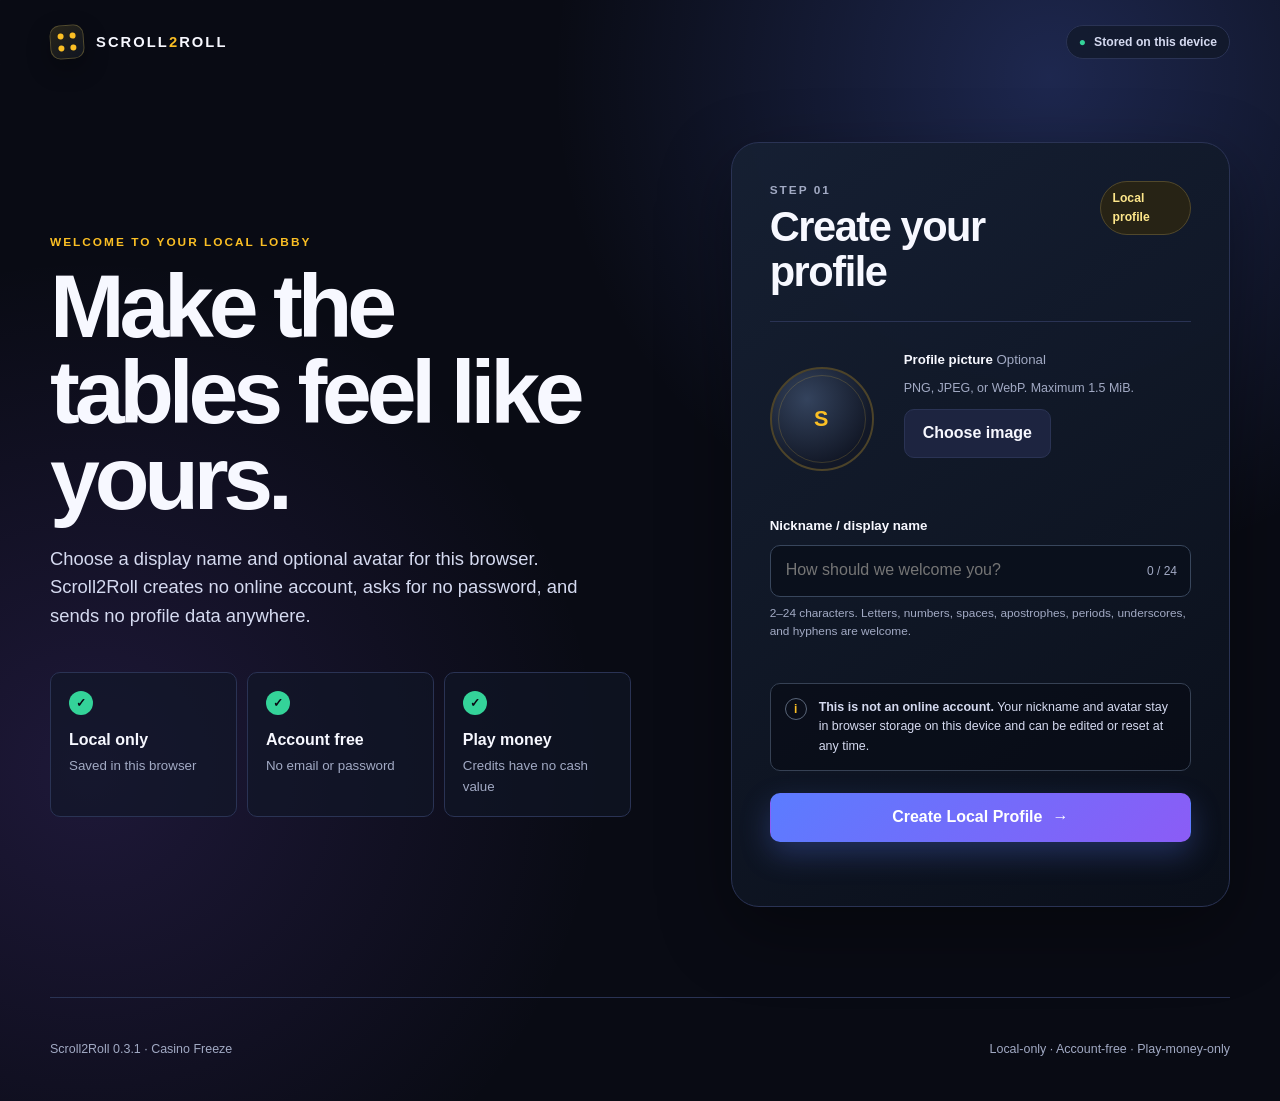
==== commit ea118e58: "Freeze Scroll2Roll 0.3.1 Casino Freeze" ====
--- a/website/download.html
+++ b/website/download.html
@@ -3,9 +3,9 @@
 <head>
   <meta charset="utf-8">
   <meta name="viewport" content="width=device-width, initial-scale=1">
-  <meta name="description" content="Download the verified local unsigned Scroll2Roll 0.3.0 Windows x64 archive and review its SHA-256, requirements, and installation steps.">
+  <meta name="description" content="Review the local unsigned Scroll2Roll 0.3.1 Casino Freeze Windows x64 package evidence, SHA-256, requirements, and installation steps.">
   <meta name="color-scheme" content="dark">
-  <title>Download 0.3.0 for Windows | Scroll2Roll</title>
+  <title>Download 0.3.1 for Windows | Scroll2Roll</title>
   <link rel="stylesheet" href="styles.css">
   <script src="app.js" defer></script>
 </head>
@@ -26,24 +26,24 @@
   <main id="main-content" class="download-main shell">
     <section class="download-hero" aria-labelledby="download-title">
       <div>
-        <p class="eyebrow">Verified local acceptance package</p>
+        <p class="eyebrow">Local post-art review package</p>
         <h1 id="download-title">Scroll2Roll for Windows x64.</h1>
-        <p class="download-summary">Download the complete native eleven-game casino. It runs locally, uses play credits with no monetary value, and requires no account or internet connection after download.</p>
-        <div class="hero-actions"><span class="platform-badge">Windows x64</span><span class="platform-badge">Version 0.3.0</span><span class="platform-badge">Unsigned build</span></div>
+        <p class="download-summary">The complete native eleven-game casino runs locally, uses play credits with no monetary value, and requires no account or internet connection after download. Distribution of this post-art review package is pending owner approval.</p>
+        <div class="hero-actions"><span class="platform-badge">Windows x64</span><span class="platform-badge">Version 0.3.1 · Casino Freeze</span><span class="platform-badge">Unsigned build</span></div>
       </div>
 
       <aside class="package-card" aria-labelledby="package-title">
         <div class="package-icon" aria-hidden="true">↓</div>
         <p class="eyebrow">Portable archive</p>
-        <h2 id="package-title">Scroll2Roll 0.3.0</h2>
+        <h2 id="package-title">Scroll2Roll 0.3.1 · Casino Freeze</h2>
         <dl>
-          <dt>Archive</dt><dd>Scroll2Roll-0.3.0-windows-x64.zip</dd>
-          <dt>Size</dt><dd>6,963,264 bytes (6.64 MiB)</dd>
+          <dt>Archive</dt><dd>Scroll2Roll-0.3.1-windows-x64.zip</dd>
+          <dt>Size</dt><dd>51,516,900 bytes (49.13 MiB)</dd>
           <dt>Platform</dt><dd>Windows x64</dd>
           <dt>Signing</dt><dd>Local unsigned build</dd>
         </dl>
-        <a class="button button-primary button-full" href="downloads/Scroll2Roll-0.3.0-windows-x64.zip" download>Download verified ZIP</a>
-        <small>The archive is staged from the locally verified package. No public release or trusted signature is claimed.</small>
+        <span class="button button-primary button-full button-disabled" aria-disabled="true">Distribution pending owner approval</span>
+        <small>The local ZIP exceeds the static host's 25 MiB per-file ceiling and is not staged here. Its integrity and relocation smoke pass; no fresh Release build, public release, or trusted signature is claimed.</small>
       </aside>
     </section>
 
@@ -51,14 +51,14 @@
       <section class="info-section" aria-labelledby="verify-title">
         <p class="eyebrow">Integrity</p><h2 id="verify-title">Verify before you run it.</h2>
         <p>Compare the downloaded archive with this SHA-256 value:</p>
-        <div class="hash-box"><code>83b4e94c24c196782cb04f209193303a6bd602a8a3e7b2b3a8e99548ec02d597</code></div>
-        <p>PowerShell: <code>Get-FileHash .\Scroll2Roll-0.3.0-windows-x64.zip -Algorithm SHA256</code></p>
+        <div class="hash-box"><code>e27cc112aa7a50dde1acea8d369aeb594ab88552f7668625df7c37008f1d0115</code></div>
+        <p>PowerShell: <code>Get-FileHash .\Scroll2Roll-0.3.1-windows-x64.zip -Algorithm SHA256</code></p>
       </section>
 
       <section id="installation" class="info-section" aria-labelledby="install-title">
         <p class="eyebrow">Installation</p><h2 id="install-title">From ZIP to lobby in four steps.</h2>
         <ol class="steps">
-          <li>Download <strong>Scroll2Roll-0.3.0-windows-x64.zip</strong>.</li>
+          <li>Obtain <strong>Scroll2Roll-0.3.1-windows-x64.zip</strong> after the owner approves a distribution location.</li>
           <li>Verify the archive SHA-256 against the value above.</li>
           <li>Extract the complete ZIP to a writable local folder. Do not run the executable from inside the archive.</li>
           <li>Open the extracted folder and run <strong>Scroll2Roll.exe</strong>.</li>
@@ -77,14 +77,14 @@
 
       <section class="info-section" aria-labelledby="unsigned-title">
         <p class="eyebrow">Unsigned-build disclosure</p><h2 id="unsigned-title">An unknown-publisher warning is expected.</h2>
-        <div class="warning-box"><strong>Scroll2Roll 0.3.0 is not code signed.</strong><p>Windows may show an unknown-publisher or SmartScreen warning. This site does not claim a trusted certificate. Verify the SHA-256 and the included <code>SHA256SUMS.txt</code> before running the application.</p></div>
+        <div class="warning-box"><strong>Scroll2Roll 0.3.1 is not code signed.</strong><p>Windows may show an unknown-publisher or SmartScreen warning. This site does not claim a trusted certificate. Verify the SHA-256 and the included <code>SHA256SUMS.txt</code> before running the application.</p></div>
       </section>
 
       <section id="troubleshooting" class="info-section" aria-labelledby="troubleshooting-title">
         <p class="eyebrow">Troubleshooting</p><h2 id="troubleshooting-title">Quick fixes for common setup issues.</h2>
         <div class="troubleshooting-list">
           <details><summary>The application does not start</summary><p>Extract the complete ZIP to a writable local folder and run <code>Scroll2Roll.exe</code> from that folder, not from inside the ZIP.</p></details>
-          <details><summary>Windows shows an unknown publisher</summary><p>This is expected for the unsigned 0.3.0 build. Verify the archive and included file hashes before choosing whether to run it.</p></details>
+          <details><summary>Windows shows an unknown publisher</summary><p>This is expected for the unsigned 0.3.1 build. Verify the archive and included file hashes before choosing whether to run it.</p></details>
           <details><summary>Audio is unavailable</summary><p>The game continues silently if Windows cannot open an audio device. Audio can be disabled or adjusted in the native Settings screen.</p></details>
           <details><summary>I need to reset game settings</summary><p>Close Scroll2Roll, then remove <code>%LOCALAPPDATA%\Scroll2Roll\settings.s2r</code>. This resets only native local settings and play-credit progress.</p></details>
         </div>
@@ -97,6 +97,6 @@
     </div>
   </main>
 
-  <footer class="site-footer shell"><span>Scroll2Roll 0.3.0 · Windows x64</span><span>Local-only · Account-free · Play-money-only</span></footer>
+  <footer class="site-footer shell"><span>Scroll2Roll 0.3.1 · Casino Freeze · Windows x64</span><span>Local-only · Account-free · Play-money-only</span></footer>
 </body>
 </html>
--- a/website/styles.css
+++ b/website/styles.css
@@ -126,6 +126,8 @@
 .button-quiet { color: var(--muted-light); border-color: var(--border); background: transparent; }
 .button-full { width: 100%; }
 .button-full + .button-full { margin-top: 10px; }
+.button-disabled { cursor: not-allowed; filter: saturate(.55); opacity: .72; }
+.button-disabled:hover { transform: none; }
 .text-button { padding: 3px 0; border: 0; color: var(--gold-soft); background: transparent; cursor: pointer; font-weight: 750; }
 .danger-text { color: #fca5a5; }
 .reset-profile { display: block; margin: 15px auto 0; color: var(--muted); font-size: .78rem; }
